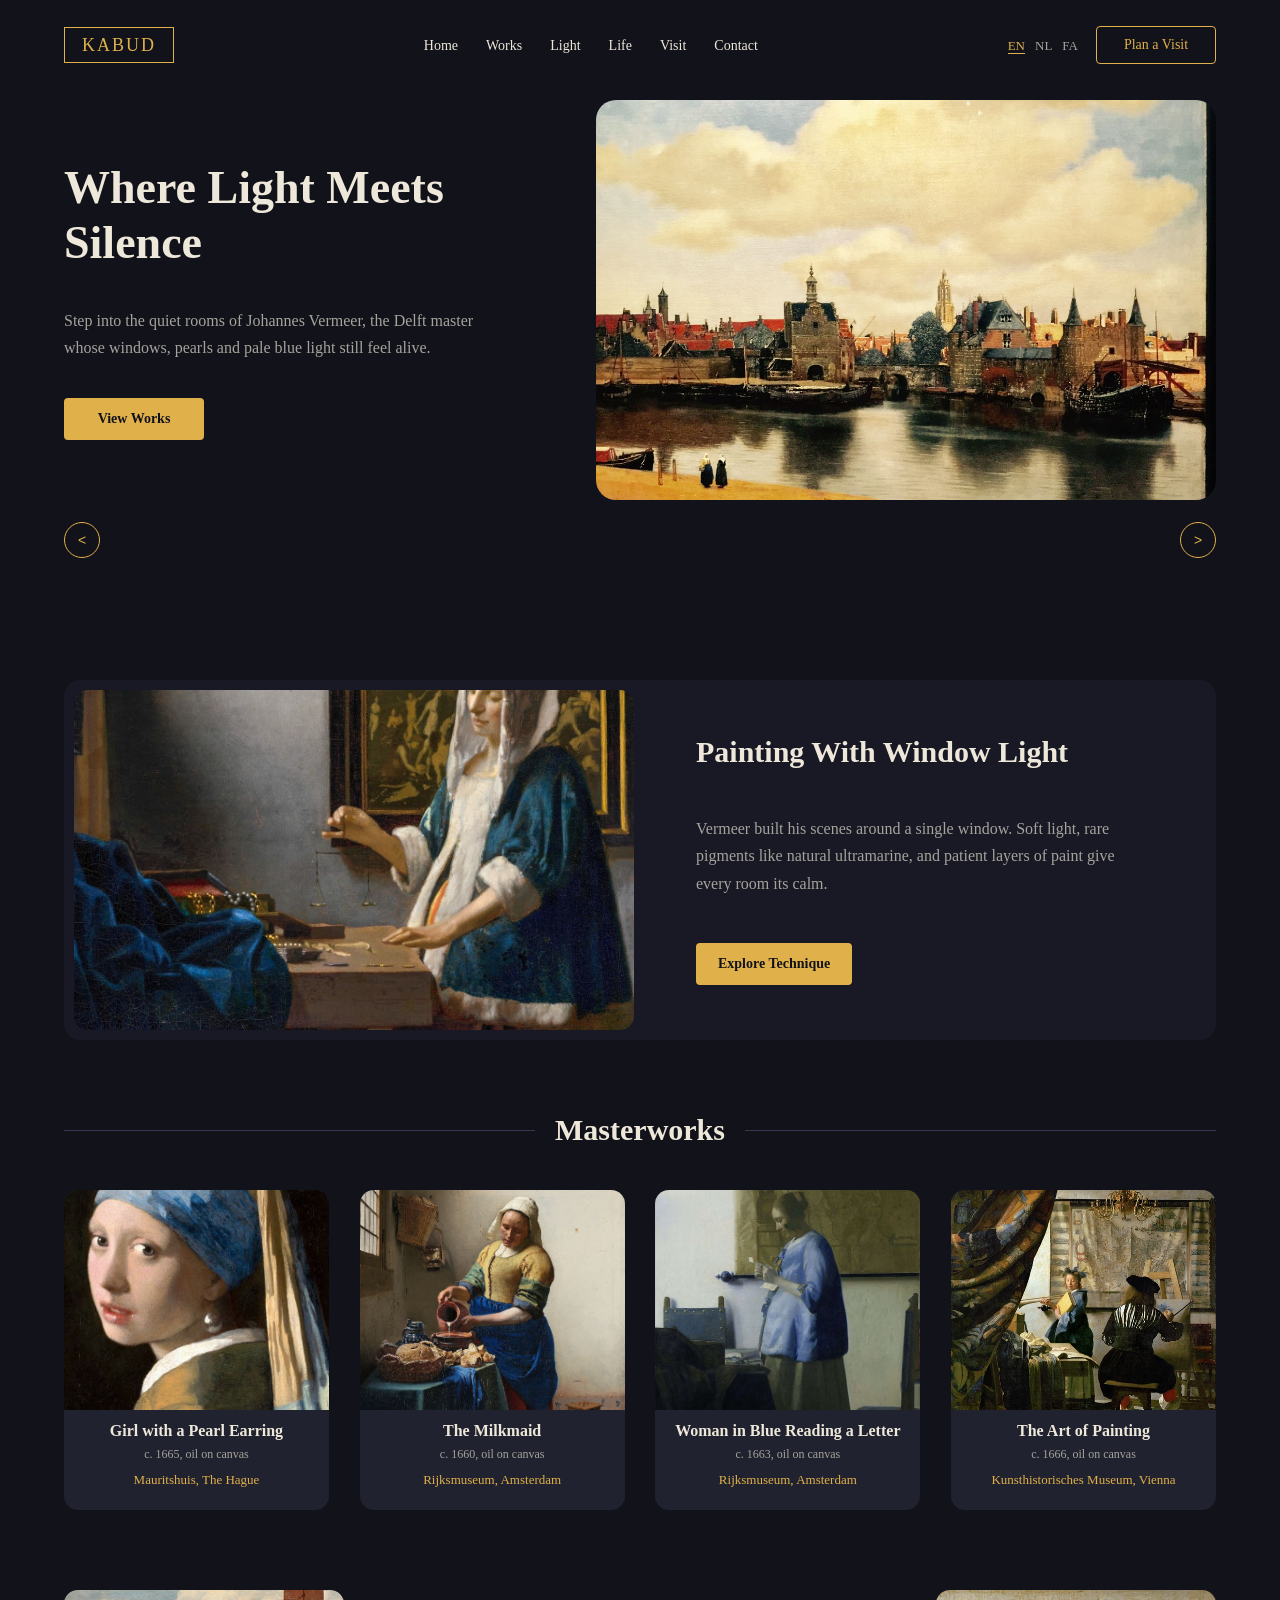
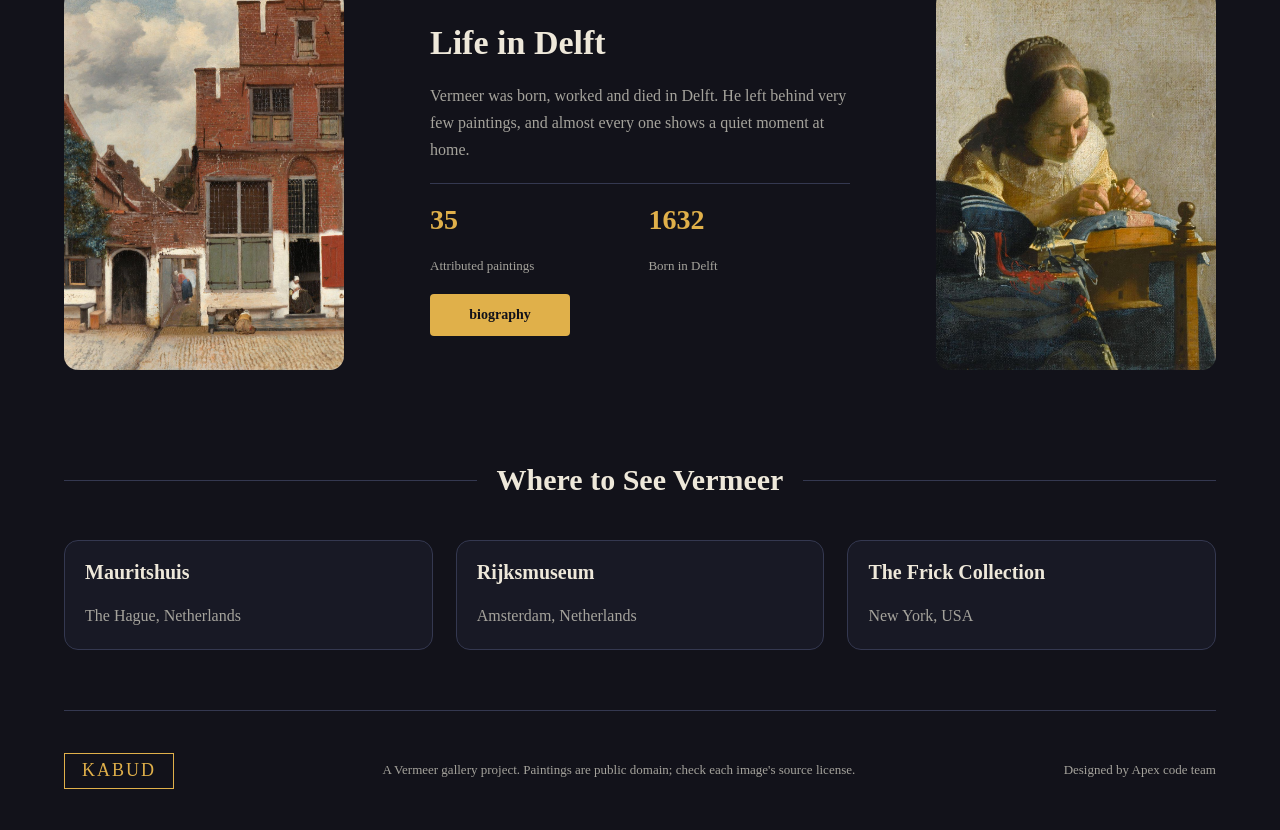
==== index.html @ 4beb7dc1 "yess" ====
<!DOCTYPE html>
<html lang="en" dir="ltr">
<head>
  <meta charset="UTF-8">
  <meta name="viewport" content="width=device-width, initial-scale=1.0">
  <title>Kabud | Vermeer Gallery</title>
  <meta name="description" content="Kabud is an online gallery of Johannes Vermeer, the Delft painter of light. Explore his masterworks, his technique and where to see them.">
  <link rel="alternate" hreflang="en" href="https://example.com/en/">
  <link rel="alternate" hreflang="nl" href="https://example.com/nl/">
  <link rel="alternate" hreflang="fa" href="https://example.com/fa/">
  <link rel="alternate" hreflang="x-default" href="https://example.com/en/">
  <link rel="stylesheet" href="./css/index-style.css">
</head>
<body>

  <!-- ========== HERO ========== -->
  <header class="hero">
    <nav class="navbar">
      <a href="./index.html" class="logo">KABUD</a>
      <ul class="nav-links">
        <li><a href="#">Home</a></li>
        <li><a href="#works">Works</a></li>
        <li><a href="./html/biography-en.html">Light</a></li>
        <li><a href="./html/biography-en.html">Life</a></li>
        <li><a href="#visit">Visit</a></li>
        <li><a href="#">Contact</a></li>
      </ul>
      <div class="nav-actions">
        <ul class="lang-switch">
          <li><a href="./index.html" hreflang="en" lang="en" aria-current="page">EN</a></li>
          <li><a href="./html/index-na.html" hreflang="nl" lang="nl">NL</a></li>
          <li><a href="./html/INDEX-fa.html" hreflang="fa" lang="fa">FA</a></li>
        </ul>
        <a href="#visit" class="btn-outline">Plan a Visit</a>
      </div>
    </nav>

    <div class="hero-content">
      <div class="hero-text">
        <h1>Where Light Meets Silence</h1>
        <p>Step into the quiet rooms of Johannes Vermeer, the Delft master whose windows, pearls and pale blue light still feel alive.</p>
        <a href="#works" class="btn">View Works</a>
      </div>
      <img src="./pic/View of Delft.jpg" alt="View of Delft by Johannes Vermeer, a town under a cloudy sky" class="hero-img">
    </div>

    <div class="hero-controls">
      <button class="circle-btn" aria-label="Previous painting">&lt;</button>
      <button class="circle-btn" aria-label="Next painting">&gt;</button>
    </div>
  </header>

  <main>

    <!-- ========== FEATURE: LIGHT & TECHNIQUE ========== -->
    <section class="feature">
      <img src="./pic/Woman Holding a Balance.jpg" alt="Woman Holding a Balance by Vermeer, a woman weighing in soft window light" class="feature-img">
      <div class="feature-text">
        <h2>Painting With Window Light</h2>
        <p>Vermeer built his scenes around a single window. Soft light, rare pigments like natural ultramarine, and patient layers of paint give every room its calm.</p>
        <a href="./html/technique-en.html" class="btn">Explore Technique</a>
      </div>
    </section>

    <!-- ========== MASTERWORKS ========== -->
    <section class="works" id="works">
      <div class="section-title">
        <span class="line"></span>
        <h2>Masterworks</h2>
        <span class="line"></span>
      </div>

      <div class="cards">
        <article class="card">
          <img src="./pic/Girl with a Pearl.jpg" alt="Girl with a Pearl Earring by Vermeer" class="card-img">
          <h3>Girl with a Pearl Earring</h3>
          <p>c. 1665, oil on canvas</p>
          <div class="museum">Mauritshuis, The Hague</div>
        </article>

        <article class="card">
          <img src="./pic/The Milkmaid.jpg" alt="The Milkmaid by Vermeer, a woman pouring milk" class="card-img">
          <h3>The Milkmaid</h3>
          <p>c. 1660, oil on canvas</p>
          <div class="museum">Rijksmuseum, Amsterdam</div>
        </article>

        <article class="card">
          <img src="./pic/Reading a Letter.jpg" alt="Woman in Blue Reading a Letter by Vermeer" class="card-img">
          <h3>Woman in Blue Reading a Letter</h3>
          <p>c. 1663, oil on canvas</p>
          <div class="museum">Rijksmuseum, Amsterdam</div>
        </article>

        <article class="card">
          <img src="./pic/The Art of Painting.jpg" alt="The Art of Painting by Vermeer, a painter in his studio" class="card-img">
          <h3>The Art of Painting</h3>
          <p>c. 1666, oil on canvas</p>
          <div class="museum">Kunsthistorisches Museum, Vienna</div>
        </article>
      </div>
    </section>

    <!-- ========== LIFE & TIMES ========== -->
    <section class="life">
      <img src="./pic/The Little Street.jpg" alt="The Little Street by Vermeer, a brick house in Delft" class="life-img">

      <div class="life-text">
        <h2>Life in Delft</h2>
        <p>Vermeer was born, worked and died in Delft. He left behind very few paintings, and almost every one shows a quiet moment at home.</p>
        <hr class="divider">
        <div class="stats">
          <div class="stat">
            <strong>35</strong>
            <span>Attributed paintings</span>
          </div>
          <div class="stat">
            <strong>1632</strong>
            <span>Born in Delft</span>
          </div>
        </div>
      <a href="./html/biography-en.html" class="btn">biography</a>
      </div>

      <img src="./pic/The Lacemaker.jpg" alt="The Lacemaker by Vermeer, a woman bent over her lace work" class="life-img">
    </section>

    <!-- ========== WHERE TO SEE ========== -->
    <section class="visit" id="visit">
      <div class="section-title">
        <span class="line"></span>
        <h2>Where to See Vermeer</h2>
        <span class="line"></span>
      </div>

      <div class="museums">
        <div class="museum-item">
          <h3>Mauritshuis</h3>
          <p>The Hague, Netherlands</p>
        </div>
        <div class="museum-item">
          <h3>Rijksmuseum</h3>
          <p>Amsterdam, Netherlands</p>
        </div>
        <div class="museum-item">
          <h3>The Frick Collection</h3>
          <p>New York, USA</p>
        </div>
      </div>
    </section>

  </main>

  <!-- ========== FOOTER ========== -->
  <footer class="footer">
    <a href="#" class="logo">KABUD</a>
    <p>A Vermeer gallery project. Paintings are public domain; check each image's source license.</p>
    <p>Designed by Apex code team</p>
  </footer>
<script src="./js/index-script.js"></script>

</body>
</html>
---- css/index-style.css ----
/* ========== VARIABLES (colors) ========== */
:root {
  --bg-main: #12121A;
  --bg-section: #181925;
  --bg-card: #20222F;
  --text-main: #EEE8DA;
  --text-muted: #A5A39C;
  --accent: #E0B04A;
  --accent-text: #12121A;
  --border: #343850;
  --star: #5C7AD6;
}

/* ========== RESET ========== */
* {
  margin: 0;
  box-sizing: border-box;
}

body {
  width: 100%;
  background-color: var(--bg-main);
  color: var(--text-main);
  font-family: Georgia, "Times New Roman", serif;
  font-size: 16px;
}

/* Persian: Georgia has no Persian glyphs, so use Vazirmatn (loaded in fa/index.html) */
html[lang="fa"] body {
  font-family: "Vazirmatn", Tahoma, "Segoe UI", sans-serif;
}

html[lang="fa"] h1 {
  line-height: 1.5;
}

a {
  text-decoration: none;
  color: var(--text-main);
}

ul {
  list-style: none;
  padding: 0;
}

img {
  display: block;
}

h1, h2, h3 {
  font-weight: 600;
}

p {
  color: var(--text-muted);
  line-height: 1.7;
}

/* ========== BUTTONS ========== */
.btn {
  min-width: 140px;
  height: 42px;
  padding: 0 22px;
  align-self: flex-start;
  display: flex;
  justify-content: center;
  align-items: center;
  background-color: var(--accent);
  color: var(--accent-text);
  font-size: 14px;
  font-weight: bold;
  border-radius: 4px;
}

.btn-outline {
  min-width: 120px;
  height: 38px;
  padding: 0 18px;
  display: flex;
  justify-content: center;
  align-items: center;
  border: 1px solid var(--accent);
  color: var(--accent);
  font-size: 14px;
  border-radius: 4px;
}

.circle-btn {
  width: 36px;
  height: 36px;
  border: 1px solid var(--accent);
  border-radius: 50%;
  background-color: transparent;
  color: var(--accent);
  font-size: 14px;
  cursor: pointer;
}

/* ========== HERO ========== */
.hero {
  width: 100%;
  min-height: 640px;
  background-color: var(--bg-main);
  position: relative;
}

.navbar {
  width: 90%;
  height: 90px;
  margin: 0 auto;
  display: flex;
  justify-content: space-between;
  align-items: center;
  gap: 24px;
}

.logo {
  min-width: 110px;
  height: 36px;
  display: flex;
  justify-content: center;
  align-items: center;
  border: 1px solid var(--accent);
  color: var(--accent);
  font-family: Georgia, "Times New Roman", serif;
  font-size: 18px;
  letter-spacing: 2px;
}

.nav-links {
  display: flex;
  gap: 28px;
}

.nav-links a {
  font-size: 14px;
}

.nav-links a:hover {
  color: var(--accent);
}

.nav-actions {
  display: flex;
  align-items: center;
  gap: 18px;
}

/* ========== LANGUAGE SWITCHER ========== */
.lang-switch {
  display: flex;
  gap: 10px;
}

.lang-switch a {
  color: var(--text-muted);
  font-family: Georgia, "Times New Roman", serif;
  font-size: 13px;
}

.lang-switch a:hover {
  color: var(--accent);
}

.lang-switch a[aria-current="page"] {
  color: var(--accent);
  border-bottom: 1px solid var(--accent);
}

/* ========== HERO CONTENT ========== */
.hero-content {
  width: 90%;
  min-height: 420px;
  margin: 0 auto;
  display: flex;
  justify-content: space-between;
  align-items: center;
  gap: 40px;
}

.hero-text {
  width: 440px;
  min-height: 280px;
  display: flex;
  flex-direction: column;
  justify-content: space-between;
  gap: 20px;
}

.hero-text h1 {
  font-size: 46px;
  line-height: 1.2;
}

.hero-img {
  width: 620px;
  height: 400px;
  object-fit: cover;
  border-radius: 20px;
}

.hero-controls {
  width: 90%;
  height: 60px;
  margin: 0 auto;
  display: flex;
  justify-content: space-between;
  align-items: center;
}

/* ========== FEATURE (light & technique) ========== */
.feature {
  width: 90%;
  min-height: 360px;
  margin: 40px auto;
  display: flex;
  justify-content: space-between;
  align-items: center;
  background-color: var(--bg-section);
  border-radius: 16px;
}

.feature-img {
  width: 560px;
  height: 340px;
  margin-inline-start: 10px;
  object-fit: cover;
  border-radius: 14px;
}

.feature-text {
  width: 440px;
  min-height: 250px;
  margin-inline-end: 80px;
  display: flex;
  flex-direction: column;
  justify-content: space-between;
  gap: 20px;
}

.feature-text h2 {
  font-size: 30px;
}

/* ========== MASTERWORKS ========== */
.works {
  width: 90%;
  margin: 60px auto;
}

.section-title {
  width: 100%;
  height: 60px;
  display: flex;
  justify-content: space-between;
  align-items: center;
  gap: 20px;
}

.section-title h2 {
  font-size: 30px;
}

.line {
  flex: 1;
  height: 1px;
  background-color: var(--border);
}

.cards {
  width: 100%;
  margin-top: 30px;
  display: flex;
  justify-content: space-between;
}

.card {
  width: 23%;
  min-height: 320px;
  padding-bottom: 16px;
  background-color: var(--bg-card);
  border-radius: 14px;
  text-align: center;
}
.card:hover{
    transform: scale(0px 20px);
    transition : 1s linear all;
}
.card-img {
  width: 100%;
  height: 220px;
  object-fit: cover;
  border-radius: 14px 14px 0 0;
}

.card h3 {
  margin-block-start: 12px;
  margin-inline: 14px;
  font-size: 16px;
}

.card p {
  margin-block-start: 4px;
  margin-inline: 14px;
  font-size: 12px;
}

.museum {
  margin-block-start: 8px;
  margin-inline: 14px;
  color: var(--accent);
  font-size: 13px;
}

/* ========== LIFE & TIMES ========== */
.life {
  width: 90%;
  min-height: 420px;
  margin: 60px auto;
  display: flex;
  justify-content: space-between;
  align-items: center;
  gap: 30px;
}

.life-img {
  width: 280px;
  height: 380px;
  object-fit: cover;
  border-radius: 14px;
}

.life-text {
  width: 420px;
  min-height: 300px;
  display: flex;
  flex-direction: column;
  justify-content: space-between;
  gap: 20px;
}

.life-text h2 {
  font-size: 34px;
}

.divider {
  width: 100%;
  height: 1px;
  border: none;
  background-color: var(--border);
}

.stats {
  width: 100%;
  display: flex;
  justify-content: space-between;
}

.stat {
  width: 48%;
  min-height: 70px;
  display: flex;
  flex-direction: column;
  justify-content: space-between;
}

.stat strong {
  color: var(--accent);
  font-size: 28px;
}

.stat span {
  color: var(--text-muted);
  font-size: 13px;
}

/* ========== WHERE TO SEE ========== */
.visit {
  width: 90%;
  margin: 60px auto;
}

.museums {
  width: 100%;
  margin-top: 30px;
  display: flex;
  justify-content: space-between;
}

.museum-item {
  width: 32%;
  min-height: 110px;
  padding: 20px;
  display: flex;
  flex-direction: column;
  justify-content: space-between;
  gap: 10px;
  background-color: var(--bg-section);
  border: 1px solid var(--border);
  border-radius: 14px;
}

.museum-item h3 {
  font-size: 20px;
}

/* ========== FOOTER ========== */
.footer {
  width: 90%;
  min-height: 120px;
  margin: 0 auto;
  display: flex;
  justify-content: space-between;
  align-items: center;
  gap: 24px;
  border-top: 1px solid var(--border);
}

.footer p {
  font-size: 13px;
}
/* ==========================================================
   KABUD | Vermeer Gallery - Responsive styles
   Load this file AFTER index-style.css so it can override it.
   Breakpoints: tablet <= 1024px, mobile <= 768px, small phone <= 480px
   ========================================================== */

/* Images never grow wider than their container */
img {
  max-width: 100%;
}

/* ==========================================================
   TABLET (up to 1024px)
   ========================================================== */
@media (max-width: 1024px) {

  /* ----- Navbar ----- */
  .navbar {
    gap: 16px;
  }

  .nav-links {
    gap: 18px;
  }

  .nav-actions {
    gap: 14px;
  }

  /* ----- Hero ----- */
  .hero {
    min-height: 560px;
  }

  .hero-content {
    min-height: 380px;
    gap: 24px;
  }

  .hero-text {
    width: 42%;
    min-height: 240px;
  }

  .hero-text h1 {
    font-size: 38px;
  }

  .hero-img {
    width: 55%;
    height: 340px;
  }

  /* ----- Feature ----- */
  .feature {
    min-height: 320px;
  }

  .feature-img {
    width: 50%;
    height: 290px;
  }

  .feature-text {
    width: 42%;
    margin-inline-end: 30px;
  }

  .feature-text h2 {
    font-size: 26px;
  }

  /* ----- Masterworks: 2 cards per row ----- */
  .cards {
    flex-wrap: wrap;
    row-gap: 20px;
  }

  .card {
    width: 48%;
    min-height: auto;
  }

  .card-img {
    height: 240px;
  }

  /* ----- Life ----- */
  .life {
    gap: 20px;
  }

  .life-img {
    width: 24%;
    height: 330px;
  }

  .life-text {
    width: 46%;
    min-height: 280px;
  }

  .life-text h2 {
    font-size: 30px;
  }

  /* ----- Museums ----- */
  .museum-item h3 {
    font-size: 18px;
  }
}

/* ==========================================================
   MOBILE (up to 768px)
   ========================================================== */
@media (max-width: 768px) {

  /* ----- Navbar: logo + switcher on top, links in a scrollable row below ----- */
  .navbar {
    height: auto;
    padding: 14px 0;
    flex-wrap: wrap;
    gap: 12px 16px;
  }

  .logo {
    order: 1;
  }

  .nav-actions {
    order: 2;
  }

  .nav-links {
    order: 3;
    width: 100%;
    gap: 22px;
    overflow-x: auto;
    white-space: nowrap;
    padding-bottom: 6px;
  }

  .nav-links li {
    flex-shrink: 0;
  }

  /* ----- Hero: stack text and image ----- */
  .hero {
    min-height: auto;
    padding-bottom: 20px;
  }

  .hero-content {
    flex-direction: column;
    min-height: auto;
    padding: 10px 0 20px;
    gap: 24px;
  }

  .hero-text {
    width: 100%;
    min-height: auto;
  }

  .hero-text h1 {
    font-size: 32px;
  }

  .hero-img {
    width: 100%;
    height: 280px;
    border-radius: 16px;
  }

  /* ----- Feature: stack image and text ----- */
  .feature {
    flex-direction: column;
    min-height: auto;
    padding: 12px 12px 24px;
    gap: 20px;
  }

  .feature-img {
    width: 100%;
    height: 240px;
    margin-inline-start: 0;
  }

  .feature-text {
    width: 100%;
    min-height: auto;
    margin-inline-end: 0;
    padding: 0 8px;
  }

  .feature-text h2 {
    font-size: 24px;
  }

  /* ----- Section titles ----- */
  .section-title {
    height: auto;
    min-height: 60px;
    gap: 12px;
  }

  .section-title h2 {
    font-size: 22px;
    text-align: center;
  }

  .line {
    min-width: 20px;
  }

  /* ----- Masterworks (still 2 per row) ----- */
  .card-img {
    height: 200px;
  }

  /* ----- Life: stack everything ----- */
  .life {
    flex-direction: column;
    min-height: auto;
    margin: 40px auto;
    gap: 24px;
  }

  .life-img {
    width: 100%;
    height: 280px;
  }

  .life-text {
    width: 100%;
    min-height: auto;
  }

  .life-text h2 {
    font-size: 28px;
  }

  /* ----- Museums: one per row ----- */
  .museums {
    flex-direction: column;
    gap: 16px;
  }

  .museum-item {
    width: 100%;
    min-height: auto;
  }

  /* ----- Footer ----- */
  .footer {
    flex-direction: column;
    justify-content: center;
    padding: 24px 0;
    gap: 16px;
    text-align: center;
  }
}

/* ==========================================================
   SMALL PHONES (up to 480px)
   ========================================================== */
@media (max-width: 480px) {

  .nav-links {
    gap: 16px;
  }

  .nav-links a {
    font-size: 13px;
  }

  .hero-text h1 {
    font-size: 28px;
  }

  .hero-img {
    height: 220px;
  }

  /* Buttons become full width, easier to tap */
  .btn {
    width: 100%;
    align-self: stretch;
  }

  .feature-img {
    height: 200px;
  }

  /* Masterworks: one card per row */
  .card {
    width: 100%;
  }

  .card-img {
    height: 240px;
  }

  .life-img {
    height: 240px;
  }

  .stat strong {
    font-size: 24px;
  }

  .section-title h2 {
    font-size: 20px;
  }
}
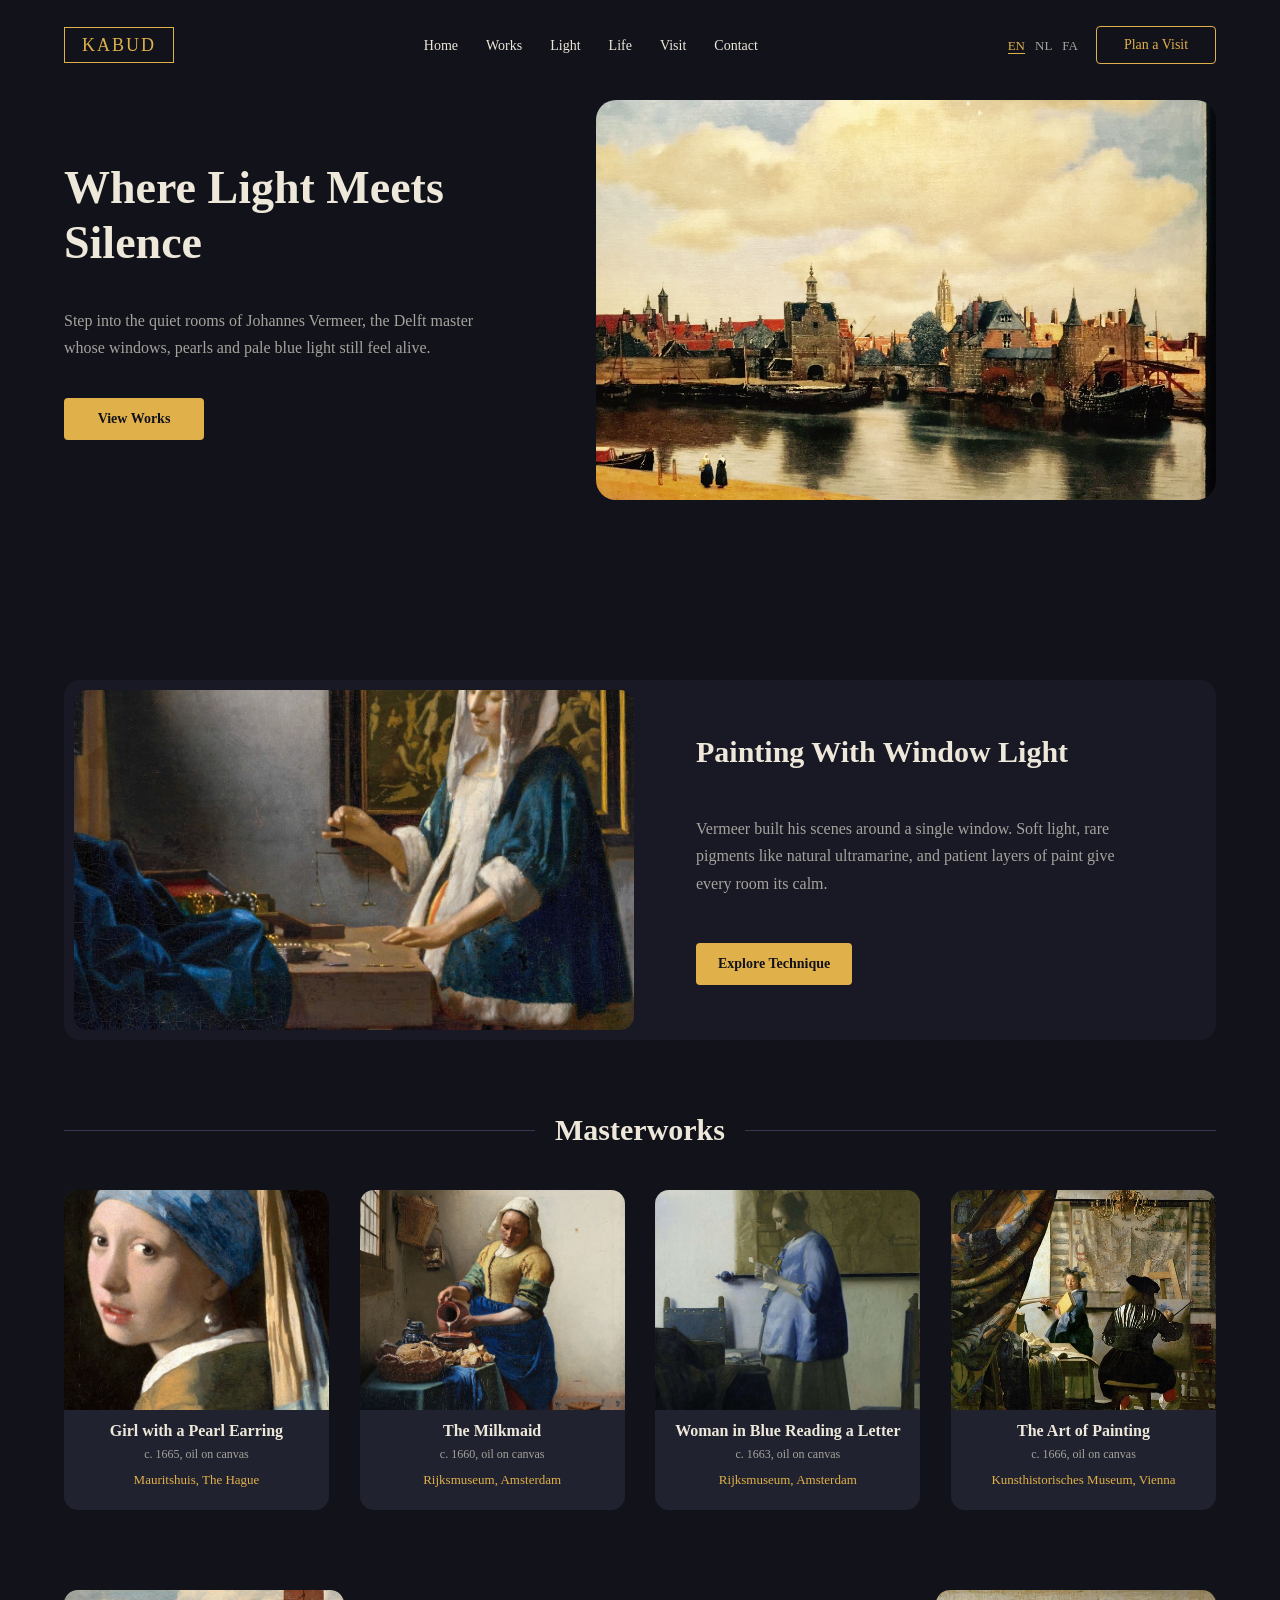
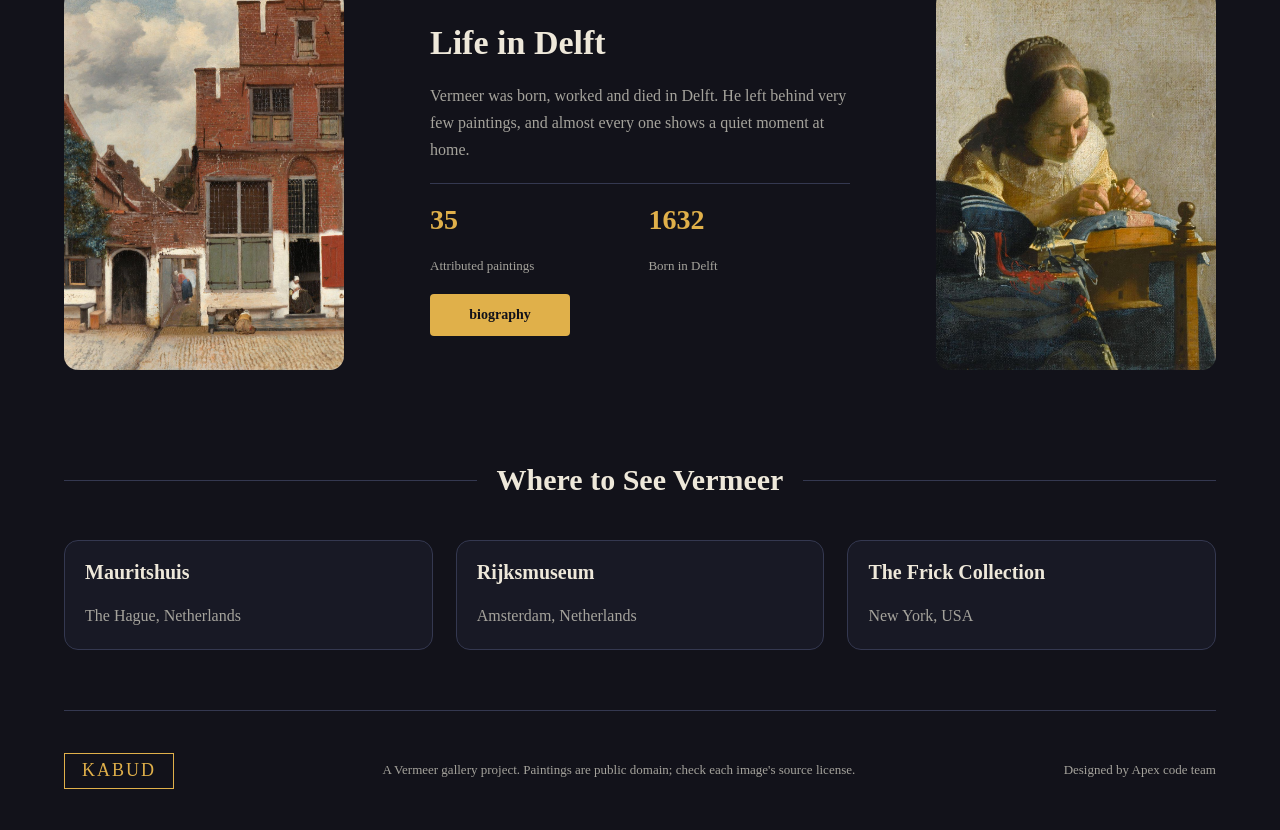
==== commit ced73626: "Update index.html" ====
--- a/index.html
+++ b/index.html
@@ -44,10 +44,10 @@
       <img src="./pic/View of Delft.jpg" alt="View of Delft by Johannes Vermeer, a town under a cloudy sky" class="hero-img">
     </div>
 
-    <div class="hero-controls">
+    <!-- <div class="hero-controls">
       <button class="circle-btn" aria-label="Previous painting">&lt;</button>
       <button class="circle-btn" aria-label="Next painting">&gt;</button>
-    </div>
+    </div> -->
   </header>
 
   <main>
